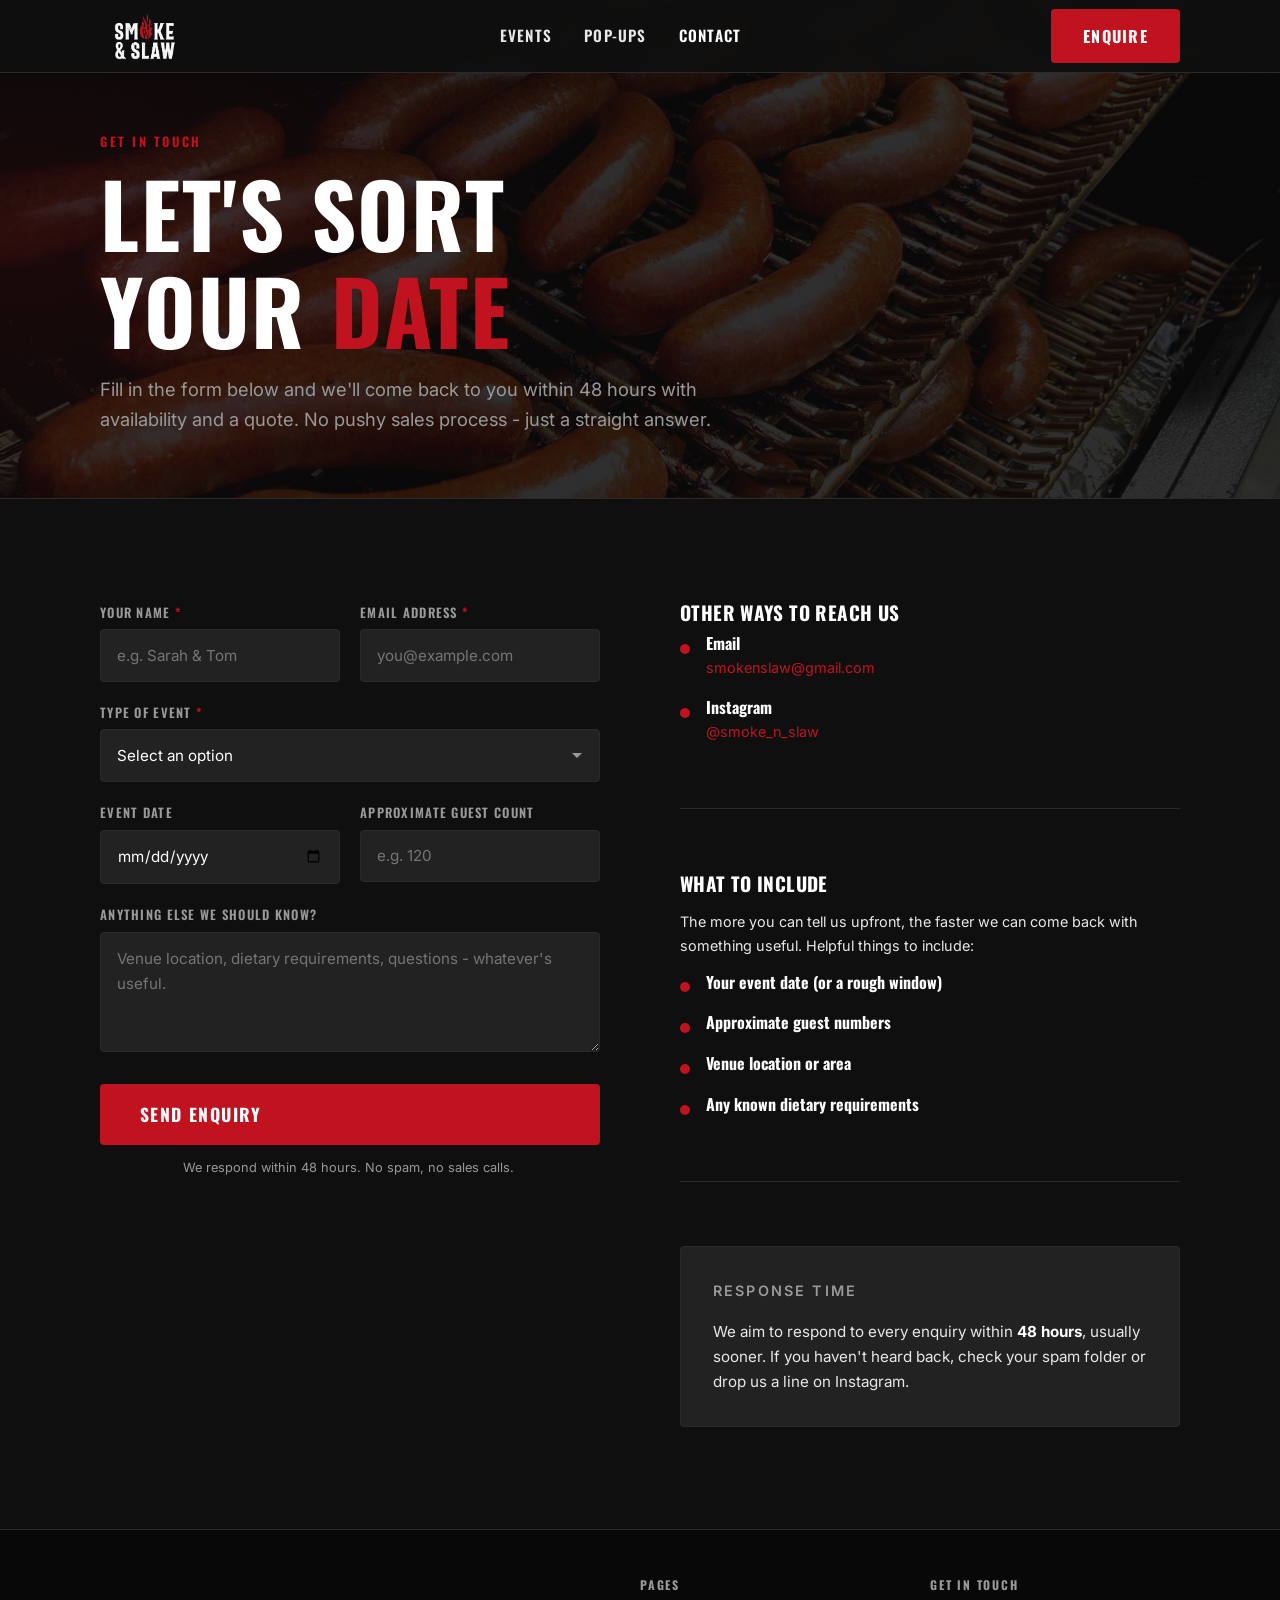
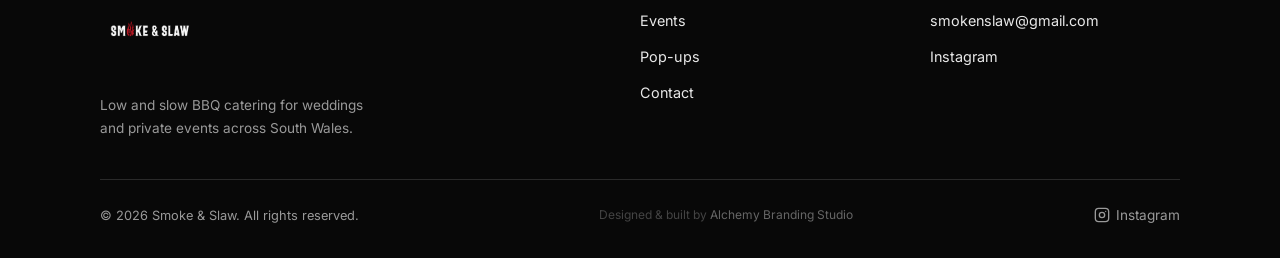
==== contact.html @ 7204e89b "Add inline thank you state after successful form submission Co-Authored-By: Claude Sonnet 4.6 <norep" ====
<!DOCTYPE html>
<html lang="en">
<head>
  <meta charset="UTF-8" />
  <meta name="viewport" content="width=device-width, initial-scale=1.0" />
  <title>Enquire - Smoke &amp; Slaw</title>
  <meta name="description" content="Get in touch for a quote for your wedding or event. We'll come back within 48 hours." />
  <link rel="icon" type="image/png" href="assets/logo-primary.png" />
  <link rel="preconnect" href="https://fonts.googleapis.com" />
  <link rel="preconnect" href="https://fonts.gstatic.com" crossorigin />
  <link href="https://fonts.googleapis.com/css2?family=Oswald:wght@600;700&family=Inter:wght@400;500;600&display=swap" rel="stylesheet" />
  <link rel="stylesheet" href="css/styles.css" />
</head>
<body>

  <!-- HEADER -->
  <header class="site-header">
    <div class="container">
      <div class="header-inner">
        <a href="index.html" class="header-logo" aria-label="Smoke & Slaw home">
          <img src="assets/logo-primary.png" alt="Smoke & Slaw" />
        </a>
        <nav class="nav-links" aria-label="Main navigation">
          <a href="events.html">Events</a>
          <a href="popups.html">Pop-ups</a>
          <a href="contact.html" class="active">Contact</a>
        </nav>
        <a href="contact.html" class="btn btn--primary nav-cta">Enquire</a>
        <button class="nav-toggle" aria-label="Open menu">
          <span></span><span></span><span></span>
        </button>
      </div>
    </div>
  </header>

  <nav class="mobile-menu" aria-label="Mobile navigation">
    <a href="events.html">Events</a>
    <a href="popups.html">Pop-ups</a>
    <a href="contact.html">Contact</a>
    <a href="contact.html" class="btn btn--primary btn--lg">Enquire</a>
  </nav>

  <main>

    <!-- PAGE HERO -->
    <section class="page-hero" style="background-image:linear-gradient(rgba(10,10,10,0.85), rgba(10,10,10,0.85)), url('assets/Sausages.JPG'); background-size:cover; background-position:center; background-repeat:no-repeat;">
      <div class="container">
        <div class="page-hero__inner">
          <span class="section-label">Get in touch</span>
          <h1>Let's sort<br>your <em style="color:var(--red);font-style:normal;">date</em></h1>
          <p>Fill in the form below and we'll come back to you within 48 hours with availability and a quote. No pushy sales process - just a straight answer.</p>
        </div>
      </div>
    </section>

    <!-- FORM + CONTACT INFO -->
    <section class="section">
      <div class="container">
        <div class="grid-2" style="gap:5rem; align-items:flex-start;">

          <!-- ENQUIRY FORM -->
          <div>
            <div class="form-success" hidden>
              <div style="padding:3rem 2rem; border:1px solid rgba(193,18,31,0.3); border-left:4px solid var(--red); border-radius:4px; text-align:left;">
                <p class="section-label" style="margin-bottom:1rem;">Enquiry received</p>
                <h3 style="margin-bottom:1rem;">Thanks — we'll be in touch.</h3>
                <p style="color:var(--muted);">We aim to respond within 48 hours. If you don't hear back, check your spam folder or drop us a line at <a href="mailto:smokenslaw@gmail.com" style="color:var(--red);">smokenslaw@gmail.com</a>.</p>
              </div>
            </div>

            <form class="enquiry-form" action="https://api.web3forms.com/submit" method="POST">
              <input type="hidden" name="access_key" value="5a65838e-dfe3-47b0-8455-4658b001df41" />
              <input type="hidden" name="subject" value="New enquiry — Smoke &amp; Slaw" />
              <div class="form-grid" style="margin-bottom:1.25rem;">
                <div class="form-group">
                  <label class="form-label" for="name">Your name <span style="color:var(--red);">*</span></label>
                  <input class="form-input" type="text" id="name" name="name" placeholder="e.g. Sarah & Tom" required />
                </div>
                <div class="form-group">
                  <label class="form-label" for="email">Email address <span style="color:var(--red);">*</span></label>
                  <input class="form-input" type="email" id="email" name="email" placeholder="you@example.com" required />
                </div>
              </div>

              <div class="form-group" style="margin-bottom:1.25rem;">
                <label class="form-label" for="event-type">Type of event <span style="color:var(--red);">*</span></label>
                <select class="form-select" id="event-type" name="event-type" required>
                  <option value="" disabled selected>Select an option</option>
                  <option value="wedding">Wedding</option>
                  <option value="party">Private party / birthday</option>
                  <option value="corporate">Corporate event</option>
                  <option value="other">Other</option>
                </select>
              </div>

              <div class="form-grid" style="margin-bottom:1.25rem;">
                <div class="form-group">
                  <label class="form-label" for="event-date">Event date</label>
                  <input class="form-input" type="date" id="event-date" name="event-date" />
                </div>
                <div class="form-group">
                  <label class="form-label" for="guests">Approximate guest count</label>
                  <input class="form-input" type="number" id="guests" name="guests" placeholder="e.g. 120" min="1" />
                </div>
              </div>

              <div class="form-group" style="margin-bottom:2rem;">
                <label class="form-label" for="message">Anything else we should know?</label>
                <textarea class="form-textarea" id="message" name="message" placeholder="Venue location, dietary requirements, questions - whatever's useful."></textarea>
              </div>

              <button type="submit" class="btn btn--primary btn--lg" style="width:100%;">Send enquiry</button>
              <p style="margin-top:0.75rem; font-size:0.8rem; color:var(--muted); text-align:center;">We respond within 48 hours. No spam, no sales calls.</p>
            </form>
          </div>

          <!-- CONTACT DETAILS -->
          <div>
            <div class="stack stack--lg">

              <div>
                <h3 style="margin-bottom:0.75rem; font-size:1.2rem;">Other ways to reach us</h3>
                <div class="feature-list">
                  <div class="feature-item">
                    <div class="feature-item__icon"></div>
                    <div class="feature-item__text">
                      <h4>Email</h4>
                      <p><a href="mailto:smokenslaw@gmail.com" style="color:var(--red);">smokenslaw@gmail.com</a></p>
                    </div>
                  </div>
                  <div class="feature-item">
                    <div class="feature-item__icon"></div>
                    <div class="feature-item__text">
                      <h4>Instagram</h4>
                      <p><a href="https://instagram.com/smoke_n_slaw" target="_blank" rel="noopener" style="color:var(--red);">@smoke_n_slaw</a></p>
                    </div>
                  </div>
                </div>
              </div>

              <div class="divider"></div>

              <div>
                <h3 style="margin-bottom:1rem; font-size:1.2rem;">What to include</h3>
                <p style="margin-bottom:1rem; font-size:0.9rem;">The more you can tell us upfront, the faster we can come back with something useful. Helpful things to include:</p>
                <div class="feature-list">
                  <div class="feature-item">
                    <div class="feature-item__icon"></div>
                    <div class="feature-item__text"><h4>Your event date (or a rough window)</h4></div>
                  </div>
                  <div class="feature-item">
                    <div class="feature-item__icon"></div>
                    <div class="feature-item__text"><h4>Approximate guest numbers</h4></div>
                  </div>
                  <div class="feature-item">
                    <div class="feature-item__icon"></div>
                    <div class="feature-item__text"><h4>Venue location or area</h4></div>
                  </div>
                  <div class="feature-item">
                    <div class="feature-item__icon"></div>
                    <div class="feature-item__text"><h4>Any known dietary requirements</h4></div>
                  </div>
                </div>
              </div>

              <div class="divider"></div>

              <div class="menu-section">
                <p class="menu-section__label">Response time</p>
                <p style="font-size:0.95rem; color:var(--off-white);">We aim to respond to every enquiry within <strong style="color:var(--white);">48 hours</strong>, usually sooner. If you haven't heard back, check your spam folder or drop us a line on Instagram.</p>
              </div>

            </div>
          </div>

        </div>
      </div>
    </section>

  </main>

  <!-- FOOTER -->
  <footer class="site-footer">
    <div class="container">
      <div class="footer-inner">
        <div class="footer-brand">
          <img src="assets/logo-secondary.png" alt="Smoke & Slaw" />
          <p>Low and slow BBQ catering for weddings and private events across South Wales.</p>
        </div>
        <nav class="footer-nav" aria-label="Footer navigation">
          <h4>Pages</h4>
          <ul>
            <li><a href="events.html">Events</a></li>
            <li><a href="popups.html">Pop-ups</a></li>
            <li><a href="contact.html">Contact</a></li>
          </ul>
        </nav>
        <div class="footer-nav">
          <h4>Get in touch</h4>
          <ul>
            <li><a href="mailto:smokenslaw@gmail.com">smokenslaw@gmail.com</a></li>
            <li><a href="https://instagram.com/smoke_n_slaw" target="_blank" rel="noopener">Instagram</a></li>
          </ul>
        </div>
      </div>
      <div class="footer-bottom">
        <p>&copy; 2026 Smoke &amp; Slaw. All rights reserved.</p>
        <p style="font-size:0.75rem; color:#444;">Designed &amp; built by <a href="https://alchemybranding.studio" target="_blank" rel="noopener" style="color:#666; text-decoration:none; transition:color 0.2s;" onmouseover="this.style.color='#C1121F'" onmouseout="this.style.color='#666'">Alchemy Branding Studio</a></p>
        <div class="social-links">
          <a href="https://instagram.com/smoke_n_slaw" target="_blank" rel="noopener" class="social-link">
            <svg width="16" height="16" viewBox="0 0 24 24" fill="none" stroke="currentColor" stroke-width="2" stroke-linecap="round" stroke-linejoin="round"><rect x="2" y="2" width="20" height="20" rx="5"/><circle cx="12" cy="12" r="4"/><circle cx="17.5" cy="6.5" r="1" fill="currentColor" stroke="none"/></svg>
            Instagram
          </a>
        </div>
      </div>
    </div>
  </footer>

  <script src="js/main.js"></script>
</body>
</html>
---- css/styles.css ----
/* ============================================================
   SMOKE & SLAW — Main Stylesheet
   Mobile-first, modular, semantic
   ============================================================ */

/* ------------------------------------------------------------
   1. CUSTOM PROPERTIES
   ------------------------------------------------------------ */
:root {
  --bg:         #0F0F0F;
  --bg-alt:     #1A1A1A;
  --bg-card:    #222222;
  --white:      #FFFFFF;
  --off-white:  #E8E8E8;
  --muted:      #999999;
  --red:        #C1121F;
  --red-dark:   #9A0E18;
  --red-light:  #E01428;
  --border:     #2A2A2A;

  --font-head:  'Oswald', 'Arial Narrow', Arial, sans-serif;
  --font-body:  'Inter', system-ui, -apple-system, sans-serif;

  --max-w:      1160px;
  --section-py: clamp(4rem, 8vw, 7rem);
  --radius:     4px;

  --trans: 0.2s ease;
}

/* ------------------------------------------------------------
   2. RESET & BASE
   ------------------------------------------------------------ */
*, *::before, *::after {
  box-sizing: border-box;
  margin: 0;
  padding: 0;
}

html {
  scroll-behavior: smooth;
  font-size: 16px;
}

body {
  background-color: var(--bg);
  color: var(--white);
  font-family: var(--font-body);
  line-height: 1.65;
  -webkit-font-smoothing: antialiased;
}

img {
  display: block;
  max-width: 100%;
  height: auto;
}

a {
  color: inherit;
  text-decoration: none;
}

ul, ol {
  list-style: none;
}

button {
  cursor: pointer;
  border: none;
  background: none;
  font: inherit;
}

input, textarea, select {
  font: inherit;
}

/* ------------------------------------------------------------
   3. TYPOGRAPHY
   ------------------------------------------------------------ */
h1, h2, h3, h4 {
  font-family: var(--font-head);
  font-weight: 700;
  text-transform: uppercase;
  letter-spacing: 0.02em;
  line-height: 1.1;
}

h1 { font-size: clamp(2.8rem, 7vw, 5.5rem); }
h2 { font-size: clamp(2rem, 5vw, 3.5rem); }
h3 { font-size: clamp(1.4rem, 3vw, 2rem); }
h4 { font-size: 1.1rem; letter-spacing: 0.08em; }

p {
  font-size: clamp(0.95rem, 2vw, 1.05rem);
  color: var(--off-white);
  max-width: 62ch;
}

.text-muted {
  color: var(--muted);
  font-size: 0.875rem;
}

.text-red    { color: var(--red); }
.text-center { text-align: center; }
.text-upper  { text-transform: uppercase; letter-spacing: 0.1em; font-size: 0.8rem; font-weight: 600; }

/* ------------------------------------------------------------
   4. LAYOUT UTILITIES
   ------------------------------------------------------------ */
.container {
  width: 100%;
  max-width: var(--max-w);
  margin-inline: auto;
  padding-inline: clamp(1rem, 5vw, 2.5rem);
}

.section {
  padding-block: var(--section-py);
}

.section--alt {
  background-color: var(--bg-alt);
}

.section--dark {
  background-color: #0A0A0A;
}

.grid-2 {
  display: grid;
  grid-template-columns: 1fr;
  gap: 2.5rem;
}

.grid-3 {
  display: grid;
  grid-template-columns: 1fr;
  gap: 2rem;
}

.grid-4 {
  display: grid;
  grid-template-columns: repeat(2, 1fr);
  gap: 1.5rem;
}

.flex-center {
  display: flex;
  align-items: center;
  justify-content: center;
}

.flex-between {
  display: flex;
  align-items: center;
  justify-content: space-between;
}

.stack {
  display: flex;
  flex-direction: column;
  gap: 1rem;
}

.stack--sm { gap: 0.5rem; }
.stack--lg { gap: 2rem; }

/* ------------------------------------------------------------
   5. BUTTONS
   ------------------------------------------------------------ */
.btn {
  display: inline-flex;
  align-items: center;
  gap: 0.5rem;
  padding: 0.85rem 2rem;
  font-family: var(--font-head);
  font-size: 1rem;
  font-weight: 700;
  text-transform: uppercase;
  letter-spacing: 0.08em;
  border-radius: var(--radius);
  transition: background var(--trans), color var(--trans), transform var(--trans);
  white-space: nowrap;
}

.btn:hover {
  transform: translateY(-1px);
}

.btn--primary {
  background: var(--red);
  color: var(--white);
}

.btn--primary:hover {
  background: var(--red-light);
}

.btn--outline {
  background: transparent;
  color: var(--white);
  border: 2px solid var(--white);
}

.btn--outline:hover {
  background: var(--white);
  color: var(--bg);
}

.btn--outline-red {
  background: transparent;
  color: var(--red);
  border: 2px solid var(--red);
}

.btn--outline-red:hover {
  background: var(--red);
  color: var(--white);
}

.btn--lg {
  padding: 1rem 2.5rem;
  font-size: 1.1rem;
}

/* ------------------------------------------------------------
   6. HEADER & NAVIGATION
   ------------------------------------------------------------ */
.site-header {
  position: fixed;
  top: 0;
  left: 0;
  right: 0;
  z-index: 100;
  background: rgba(15, 15, 15, 0.95);
  backdrop-filter: blur(8px);
  border-bottom: 1px solid var(--border);
  transition: background var(--trans);
}

.header-inner {
  display: flex;
  align-items: center;
  justify-content: space-between;
  height: 72px;
}

.header-logo img {
  height: 90px;
  width: auto;
}

.nav-links {
  display: none;
  align-items: center;
  gap: 2rem;
}

.nav-links a {
  font-family: var(--font-head);
  font-size: 0.95rem;
  font-weight: 600;
  text-transform: uppercase;
  letter-spacing: 0.08em;
  color: var(--off-white);
  transition: color var(--trans);
}

.nav-links a:hover,
.nav-links a.active {
  color: var(--white);
}

.nav-cta {
  display: none;
}

.nav-toggle {
  display: flex;
  flex-direction: column;
  gap: 5px;
  padding: 4px;
  z-index: 110;
}

.nav-toggle span {
  display: block;
  width: 24px;
  height: 2px;
  background: var(--white);
  transition: transform var(--trans), opacity var(--trans);
}

.nav-toggle.open span:nth-child(1) { transform: translateY(7px) rotate(45deg); }
.nav-toggle.open span:nth-child(2) { opacity: 0; }
.nav-toggle.open span:nth-child(3) { transform: translateY(-7px) rotate(-45deg); }

/* Mobile menu */
.mobile-menu {
  display: none;
  position: fixed;
  inset: 0;
  background: var(--bg);
  z-index: 99;
  flex-direction: column;
  align-items: center;
  justify-content: center;
  gap: 2.5rem;
}

.mobile-menu.open {
  display: flex;
}

.mobile-menu a {
  font-family: var(--font-head);
  font-size: 2rem;
  font-weight: 700;
  text-transform: uppercase;
  letter-spacing: 0.05em;
  color: var(--off-white);
  transition: color var(--trans);
}

.mobile-menu a:hover {
  color: var(--red);
}

/* ------------------------------------------------------------
   7. HERO
   ------------------------------------------------------------ */
.hero {
  min-height: 100svh;
  display: grid;
  place-items: start center;
  padding-block: 12rem 5rem;
  position: relative;
  overflow: hidden;
  background-color: var(--bg);
  background-image: url('../assets/Beef_Brisket.png');
  background-size: cover;
  background-position: center;
  background-repeat: no-repeat;
}

.hero::before {
  content: '';
  position: absolute;
  inset: 0;
  background: linear-gradient(to bottom,
    rgba(10, 10, 10, 0.80) 0%,
    rgba(10, 10, 10, 0.65) 50%,
    rgba(10, 10, 10, 0.85) 100%
  );
  pointer-events: none;
}

.hero-content {
  text-align: center;
  position: relative;
  z-index: 1;
}

.hero-eyebrow {
  display: inline-block;
  color: var(--red);
  font-family: var(--font-head);
  font-size: 0.85rem;
  font-weight: 600;
  text-transform: uppercase;
  letter-spacing: 0.2em;
  margin-bottom: 1.25rem;
}

.hero h1 {
  margin-bottom: 1.25rem;
}

.hero h1 em {
  font-style: normal;
  color: var(--red);
}

.hero-sub {
  font-size: clamp(1rem, 2.5vw, 1.2rem);
  color: var(--muted);
  max-width: 46ch;
  margin-inline: auto;
  margin-bottom: 2.5rem;
}

.hero-actions {
  display: flex;
  flex-wrap: wrap;
  gap: 1rem;
  justify-content: center;
}

.hero-icon-overlay {
  position: absolute;
  inset: 0;
  width: 100%;
  height: 100%;
  object-fit: contain;
  object-position: center;
  opacity: 0.3;
  pointer-events: none;
  z-index: 0;
}

.hero-logo {
  margin-bottom: 2.5rem;
}

.hero-logo img {
  height: clamp(160px, 30vw, 280px);
  margin-inline: auto;
}

/* ------------------------------------------------------------
   8. SECTION HEADERS
   ------------------------------------------------------------ */
.section-header {
  margin-bottom: clamp(2rem, 5vw, 3.5rem);
}

.section-header--center {
  text-align: center;
}

.section-header--center p {
  margin-inline: auto;
}

.section-label {
  display: inline-block;
  color: var(--red);
  font-family: var(--font-head);
  font-size: 0.8rem;
  font-weight: 600;
  text-transform: uppercase;
  letter-spacing: 0.2em;
  margin-bottom: 0.75rem;
}

.section-header h2 {
  margin-bottom: 1rem;
}

.section-header p {
  color: var(--muted);
  font-size: 1.05rem;
}

/* ------------------------------------------------------------
   9. INTRO / ABOUT STRIP
   ------------------------------------------------------------ */
.intro-strip {
  border-top: 1px solid var(--border);
  border-bottom: 1px solid var(--border);
  padding-block: 3rem;
}

.intro-strip p {
  font-size: clamp(1.1rem, 2.5vw, 1.35rem);
  color: var(--off-white);
  max-width: 72ch;
  margin-inline: auto;
  text-align: center;
}

/* ------------------------------------------------------------
   10. FOOD CARDS
   ------------------------------------------------------------ */
.food-grid {
  display: grid;
  grid-template-columns: 1fr;
  gap: 1.5rem;
}

.food-card {
  background: var(--bg-card);
  border: 1px solid var(--border);
  border-radius: var(--radius);
  overflow: hidden;
  transition: border-color var(--trans);
}

.food-card:hover {
  border-color: rgba(193, 18, 31, 0.4);
}

.food-card__img {
  width: 100%;
  aspect-ratio: 4/3;
  object-fit: cover;
  background: var(--bg-alt);
}

.food-card__img--placeholder {
  width: 100%;
  aspect-ratio: 4/3;
  background: var(--bg-alt);
  display: flex;
  align-items: center;
  justify-content: center;
}

.food-card__img--placeholder img {
  width: 60px;
  opacity: 0.3;
}

.food-card__body {
  padding: 1.5rem;
}

.food-card__tag {
  font-size: 0.75rem;
  font-weight: 600;
  text-transform: uppercase;
  letter-spacing: 0.12em;
  color: var(--red);
  margin-bottom: 0.4rem;
}

.food-card__title {
  font-family: var(--font-head);
  font-size: 1.3rem;
  font-weight: 700;
  text-transform: uppercase;
  margin-bottom: 0.5rem;
}

.food-card__desc {
  font-size: 0.9rem;
  color: var(--muted);
  max-width: 100%;
  line-height: 1.55;
}

.house-special {
  display: grid;
  grid-template-columns: 1fr;
  border: 1px solid rgba(193,18,31,0.4);
  border-radius: 4px;
  overflow: hidden;
  margin-top: 2.5rem;
}

.house-special img {
  width: 100%;
  aspect-ratio: 4/3;
  object-fit: cover;
  display: block;
}

@media (min-width: 640px) {
  .house-special {
    grid-template-columns: 1fr 3fr;
    align-items: stretch;
  }

  .house-special img {
    aspect-ratio: 1;
  }
}

/* ------------------------------------------------------------
   11. HOW IT WORKS
   ------------------------------------------------------------ */
.steps {
  display: grid;
  grid-template-columns: 1fr;
  gap: 2rem;
  counter-reset: steps;
}

.step {
  display: flex;
  gap: 1.5rem;
  align-items: flex-start;
}

.step__number {
  flex-shrink: 0;
  width: 48px;
  height: 48px;
  background: var(--red);
  border-radius: 50%;
  display: flex;
  align-items: center;
  justify-content: center;
  font-family: var(--font-head);
  font-size: 1.2rem;
  font-weight: 700;
  color: var(--white);
}

.step__body h3 {
  font-size: 1.2rem;
  margin-bottom: 0.4rem;
}

.step__body p {
  font-size: 0.95rem;
  color: var(--muted);
}

/* ------------------------------------------------------------
   12. SOCIAL GRID (Instagram-style)
   ------------------------------------------------------------ */
.social-grid {
  display: grid;
  grid-template-columns: repeat(2, 1fr);
  gap: 0.5rem;
}

.social-grid__item {
  aspect-ratio: 1;
  background: var(--bg-card);
  overflow: hidden;
  position: relative;
}

.social-grid__item img {
  width: 100%;
  height: 100%;
  object-fit: cover;
  transition: transform 0.4s ease;
}

.social-grid__item:hover img {
  transform: scale(1.04);
}

.social-grid__placeholder {
  width: 100%;
  height: 100%;
  background: var(--bg-alt);
  display: flex;
  align-items: center;
  justify-content: center;
}

.social-grid__placeholder img {
  width: 40px;
  opacity: 0.2;
}

/* ------------------------------------------------------------
   13. CTA BAND
   ------------------------------------------------------------ */
.cta-band {
  background: var(--red);
  padding-block: clamp(3rem, 6vw, 5rem);
  text-align: center;
}

.cta-band h2 {
  color: var(--white);
  margin-bottom: 1rem;
}

.cta-band p {
  color: rgba(255,255,255,0.8);
  margin-inline: auto;
  margin-bottom: 2rem;
  max-width: 48ch;
}

.cta-band .btn--outline {
  border-color: var(--white);
  color: var(--white);
}

.cta-band .btn--outline:hover {
  background: var(--white);
  color: var(--red);
}

/* ------------------------------------------------------------
   14. PAGE HERO (inner pages)
   ------------------------------------------------------------ */
.page-hero {
  padding-block: 8rem 4rem;
  background: var(--bg-alt);
  border-bottom: 1px solid var(--border);
  position: relative;
  overflow: hidden;
}

.page-hero::before {
  content: '';
  position: absolute;
  inset: 0;
  background: radial-gradient(ellipse 80% 100% at 0% 50%, rgba(193, 18, 31, 0.1) 0%, transparent 60%);
  pointer-events: none;
}

.page-hero__inner {
  position: relative;
  z-index: 1;
}

.page-hero h1 {
  margin-bottom: 1rem;
}

.page-hero p {
  font-size: clamp(1rem, 2.5vw, 1.15rem);
  color: var(--muted);
  max-width: 52ch;
}

/* ------------------------------------------------------------
   15. ACCORDION / FAQ
   ------------------------------------------------------------ */
.faq-list {
  display: flex;
  flex-direction: column;
  gap: 0;
  border-top: 1px solid var(--border);
}

.faq-item {
  border-bottom: 1px solid var(--border);
}

.faq-question {
  width: 100%;
  display: flex;
  align-items: center;
  justify-content: space-between;
  padding: 1.25rem 0;
  font-family: var(--font-head);
  font-size: 1.05rem;
  font-weight: 600;
  text-transform: uppercase;
  letter-spacing: 0.05em;
  color: var(--white);
  text-align: left;
  transition: color var(--trans);
}

.faq-question:hover {
  color: var(--red);
}

.faq-question svg {
  flex-shrink: 0;
  width: 20px;
  height: 20px;
  stroke: var(--muted);
  transition: transform var(--trans);
}

.faq-item.open .faq-question svg {
  transform: rotate(45deg);
}

.faq-answer {
  display: none;
  padding-bottom: 1.25rem;
  padding-right: 2rem;
}

.faq-item.open .faq-answer {
  display: block;
}

.faq-answer p {
  font-size: 0.95rem;
  color: var(--muted);
}

/* ------------------------------------------------------------
   16. MENU LIST (weddings/parties)
   ------------------------------------------------------------ */
.menu-section {
  background: var(--bg-card);
  border: 1px solid var(--border);
  border-radius: var(--radius);
  padding: 2rem;
}

.menu-section__label {
  font-size: 0.75rem;
  font-weight: 600;
  text-transform: uppercase;
  letter-spacing: 0.15em;
  color: var(--red);
  margin-bottom: 1rem;
}

.menu-section__title {
  font-family: var(--font-head);
  font-size: 1.4rem;
  font-weight: 700;
  text-transform: uppercase;
  margin-bottom: 0.6rem;
}

.menu-section p {
  font-size: 0.9rem;
  color: var(--muted);
}

.menu-divider {
  height: 1px;
  background: var(--border);
  margin-block: 1.5rem;
}

.menu-item {
  display: flex;
  justify-content: space-between;
  align-items: baseline;
  gap: 1rem;
  padding-block: 0.6rem;
  border-bottom: 1px solid var(--border);
}

.menu-item:last-child {
  border-bottom: none;
}

.menu-item__name {
  font-size: 0.95rem;
  color: var(--off-white);
}

.menu-item__detail {
  font-size: 0.8rem;
  color: var(--muted);
  white-space: nowrap;
}

/* ------------------------------------------------------------
   17. SERVICE STYLE / FEATURE LIST
   ------------------------------------------------------------ */
.feature-list {
  display: flex;
  flex-direction: column;
  gap: 1.25rem;
}

.feature-item {
  display: flex;
  gap: 1rem;
  align-items: flex-start;
}

.feature-item__icon {
  flex-shrink: 0;
  width: 10px;
  height: 10px;
  margin-top: 0.55rem;
  background: var(--red);
  border-radius: 50%;
}

.feature-item__text h4 {
  font-size: 1rem;
  margin-bottom: 0.2rem;
  text-transform: none;
  letter-spacing: 0;
}

.feature-item__text p {
  font-size: 0.9rem;
  color: var(--muted);
}

/* ------------------------------------------------------------
   18. STAT / HIGHLIGHT BAND
   ------------------------------------------------------------ */
.stat-band {
  background: var(--bg-alt);
  border-top: 1px solid var(--border);
  border-bottom: 1px solid var(--border);
  padding-block: 2.5rem;
}

.stat-band__grid {
  display: grid;
  grid-template-columns: repeat(2, 1fr);
  gap: 2rem;
  text-align: center;
}

.stat__value {
  font-family: var(--font-head);
  font-size: clamp(2rem, 5vw, 3rem);
  font-weight: 700;
  color: var(--red);
  line-height: 1;
  margin-bottom: 0.3rem;
}

.stat__label {
  font-size: 0.85rem;
  color: var(--muted);
  text-transform: uppercase;
  letter-spacing: 0.1em;
}

/* ------------------------------------------------------------
   19. POP-UPS / EVENTS
   ------------------------------------------------------------ */
.event-card {
  background: var(--bg-card);
  border: 1px solid var(--border);
  border-radius: var(--radius);
  padding: 1.75rem;
  display: flex;
  gap: 1.5rem;
  align-items: flex-start;
  transition: border-color var(--trans);
}

.event-card:hover {
  border-color: rgba(193, 18, 31, 0.4);
}

.event-card__date {
  flex-shrink: 0;
  text-align: center;
  background: var(--red);
  border-radius: var(--radius);
  padding: 0.75rem 1rem;
  min-width: 64px;
}

.event-card__date-day {
  font-family: var(--font-head);
  font-size: 1.8rem;
  font-weight: 700;
  line-height: 1;
  color: var(--white);
}

.event-card__date-month {
  font-size: 0.7rem;
  font-weight: 600;
  text-transform: uppercase;
  letter-spacing: 0.1em;
  color: rgba(255,255,255,0.75);
}

.event-card__body h3 {
  font-size: 1.2rem;
  margin-bottom: 0.3rem;
}

.event-card__meta {
  font-size: 0.85rem;
  color: var(--muted);
  margin-bottom: 0.5rem;
}

/* ------------------------------------------------------------
   20. CONTACT FORM
   ------------------------------------------------------------ */
.form-group {
  display: flex;
  flex-direction: column;
  gap: 0.4rem;
}

.form-label {
  font-family: var(--font-head);
  font-size: 0.8rem;
  font-weight: 600;
  text-transform: uppercase;
  letter-spacing: 0.1em;
  color: var(--muted);
}

.form-input,
.form-select,
.form-textarea {
  background: var(--bg-card);
  border: 1px solid var(--border);
  border-radius: var(--radius);
  padding: 0.8rem 1rem;
  color: var(--white);
  font-size: 0.95rem;
  transition: border-color var(--trans);
  width: 100%;
  appearance: none;
}

.form-input:focus,
.form-select:focus,
.form-textarea:focus {
  outline: none;
  border-color: var(--red);
}

.form-select {
  background-image: url("data:image/svg+xml,%3Csvg xmlns='http://www.w3.org/2000/svg' width='12' height='12' viewBox='0 0 12 12'%3E%3Cpath fill='%23999' d='M6 8L1 3h10z'/%3E%3C/svg%3E");
  background-repeat: no-repeat;
  background-position: right 1rem center;
  padding-right: 2.5rem;
  cursor: pointer;
}

.form-select option {
  background: var(--bg-card);
  color: var(--white);
}

.form-textarea {
  resize: vertical;
  min-height: 120px;
}

.form-grid {
  display: grid;
  grid-template-columns: 1fr;
  gap: 1.25rem;
}

/* ------------------------------------------------------------
   21. FOOTER
   ------------------------------------------------------------ */
.site-footer {
  background: #080808;
  border-top: 1px solid var(--border);
  padding-block: 3rem 2rem;
}

.footer-inner {
  display: grid;
  grid-template-columns: 1fr;
  gap: 2.5rem;
  margin-bottom: 2.5rem;
}

.footer-brand img {
  height: 100px;
  margin-bottom: 1rem;
}

.footer-brand p {
  font-size: 0.85rem;
  color: var(--muted);
  max-width: 30ch;
}

.footer-nav h4 {
  font-size: 0.75rem;
  font-weight: 700;
  text-transform: uppercase;
  letter-spacing: 0.15em;
  color: var(--muted);
  margin-bottom: 1rem;
}

.footer-nav ul {
  display: flex;
  flex-direction: column;
  gap: 0.6rem;
}

.footer-nav a {
  font-size: 0.9rem;
  color: var(--off-white);
  transition: color var(--trans);
}

.footer-nav a:hover {
  color: var(--red);
}

.footer-bottom {
  border-top: 1px solid var(--border);
  padding-top: 1.5rem;
  display: flex;
  flex-direction: column;
  gap: 0.75rem;
  align-items: flex-start;
}

.footer-bottom p {
  font-size: 0.8rem;
  color: var(--muted);
}

.social-links {
  display: flex;
  gap: 1rem;
}

.social-link {
  display: flex;
  align-items: center;
  gap: 0.4rem;
  font-size: 0.85rem;
  color: var(--muted);
  transition: color var(--trans);
}

.social-link:hover {
  color: var(--white);
}

/* ------------------------------------------------------------
   22. INLINE ICON
   ------------------------------------------------------------ */
.icon-sm {
  width: 16px;
  height: 16px;
  display: inline-block;
  vertical-align: middle;
}

/* ------------------------------------------------------------
   23. DIVIDER
   ------------------------------------------------------------ */
.divider {
  height: 1px;
  background: var(--border);
  margin-block: 2rem;
}

/* ------------------------------------------------------------
   24. PILL / TAG
   ------------------------------------------------------------ */
.pill {
  display: inline-block;
  background: rgba(193, 18, 31, 0.15);
  color: var(--red);
  border: 1px solid rgba(193, 18, 31, 0.3);
  border-radius: 100px;
  padding: 0.25rem 0.75rem;
  font-size: 0.75rem;
  font-weight: 600;
  text-transform: uppercase;
  letter-spacing: 0.1em;
}

/* ------------------------------------------------------------
   25. RESPONSIVE — TABLET (640px+)
   ------------------------------------------------------------ */
@media (min-width: 640px) {
  .grid-3 {
    grid-template-columns: repeat(2, 1fr);
  }

  .food-grid {
    grid-template-columns: repeat(2, 1fr);
  }

  .social-grid {
    grid-template-columns: repeat(3, 1fr);
  }

  .stat-band__grid {
    grid-template-columns: repeat(4, 1fr);
  }

  .form-grid {
    grid-template-columns: 1fr 1fr;
  }

  .footer-inner {
    grid-template-columns: repeat(2, 1fr);
  }

  .footer-bottom {
    flex-direction: row;
    justify-content: space-between;
    align-items: center;
  }
}

/* ------------------------------------------------------------
   26. RESPONSIVE — DESKTOP (900px+)
   ------------------------------------------------------------ */
@media (min-width: 900px) {
  .nav-links {
    display: flex;
  }

  .nav-cta {
    display: inline-flex;
  }

  .nav-toggle {
    display: none;
  }

  .grid-2 {
    grid-template-columns: 1fr 1fr;
  }

  .grid-3 {
    grid-template-columns: repeat(3, 1fr);
  }

  .grid-4 {
    grid-template-columns: repeat(4, 1fr);
  }

  .food-grid {
    grid-template-columns: repeat(3, 1fr);
  }

  .steps {
    grid-template-columns: repeat(3, 1fr);
  }

  .step {
    flex-direction: column;
    align-items: flex-start;
  }

  .social-grid {
    grid-template-columns: repeat(6, 1fr);
  }

  .footer-inner {
    grid-template-columns: 2fr 1fr 1fr;
  }
}
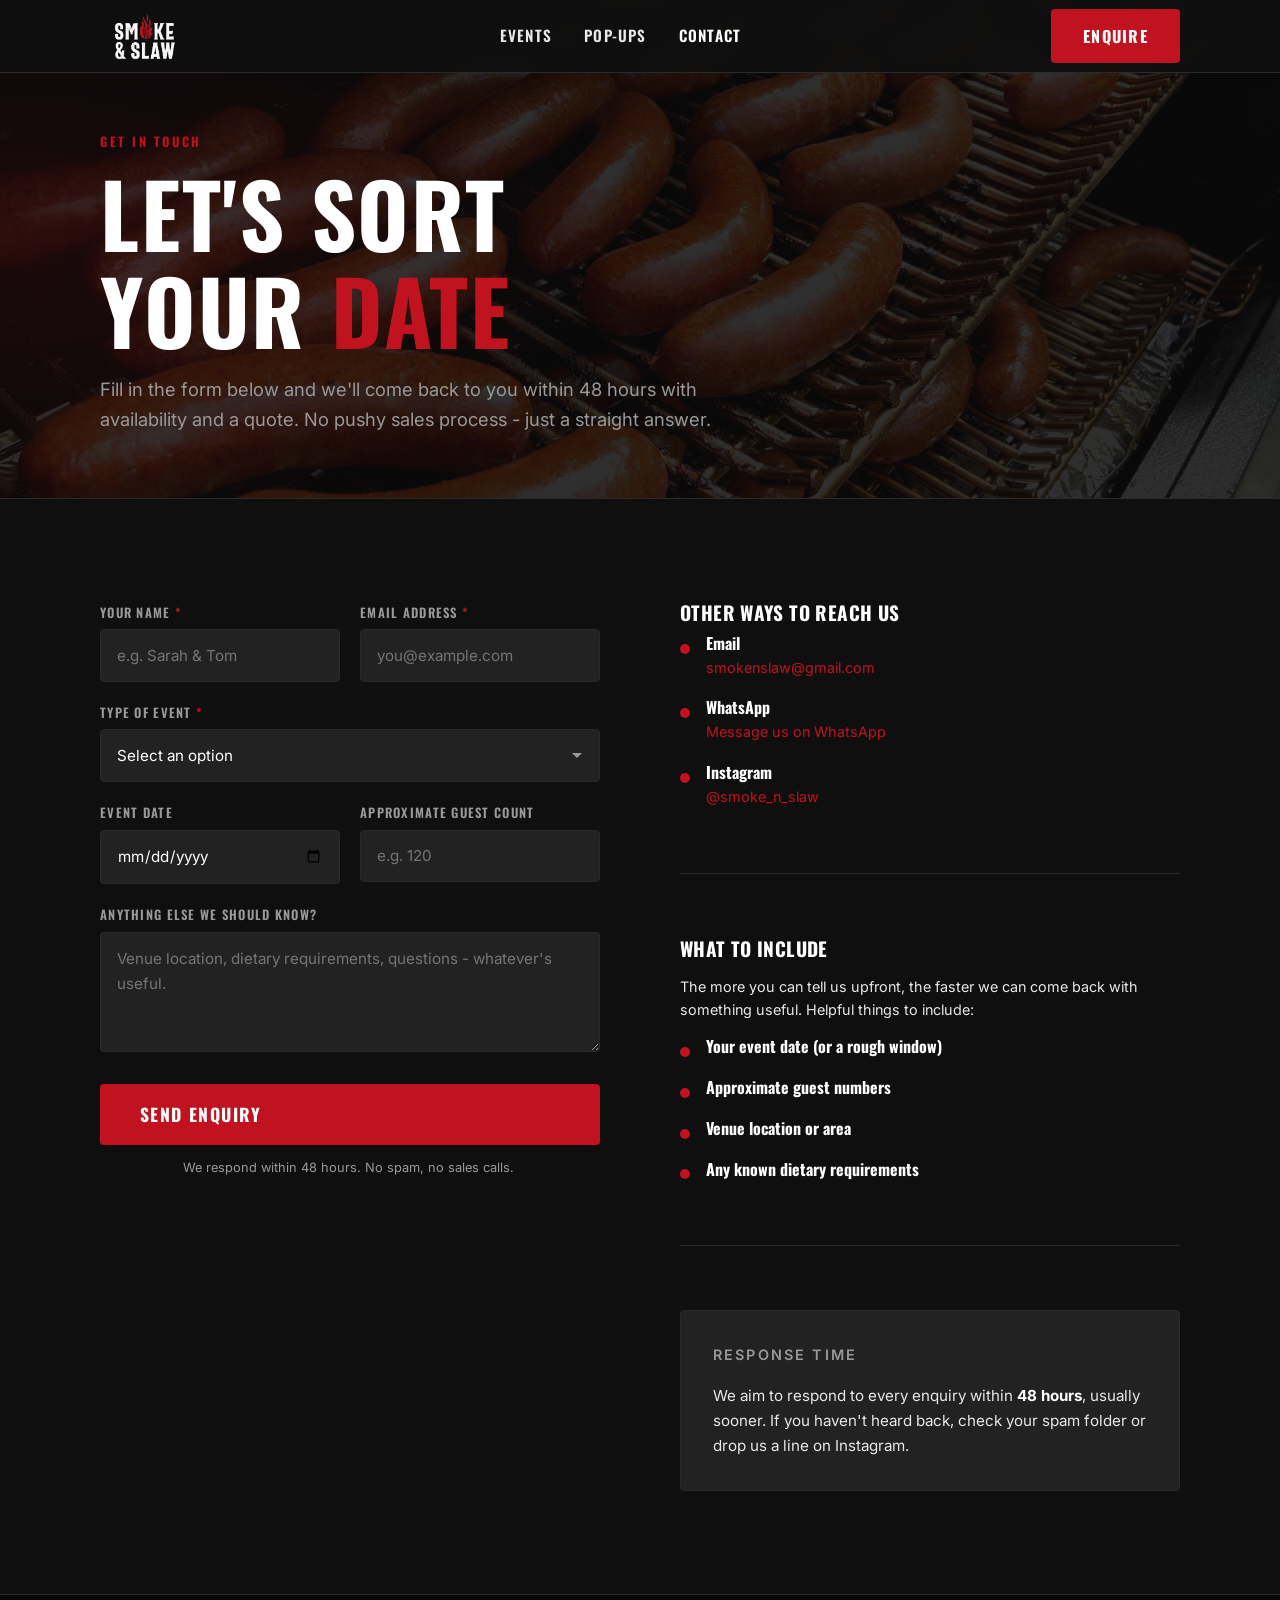
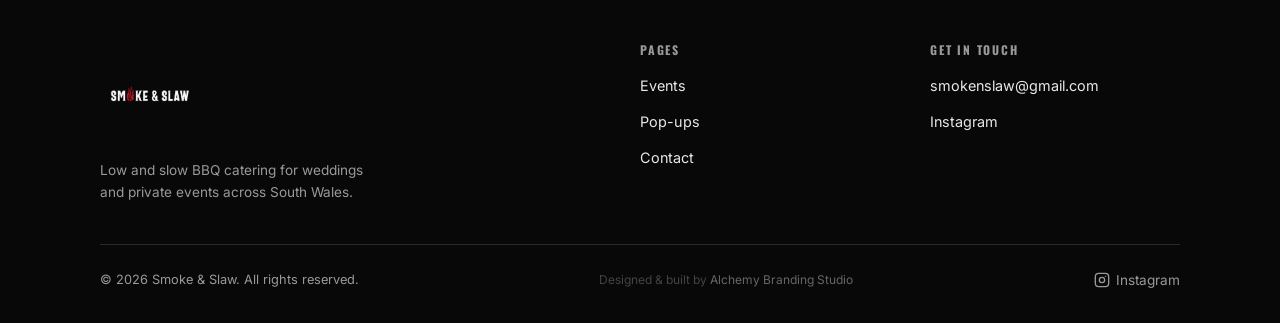
==== commit 635dbb22: "Add WhatsApp contact option Co-Authored-By: Claude Sonnet 4.6 <noreply@anthropic.com>" ====
--- a/contact.html
+++ b/contact.html
@@ -131,6 +131,13 @@
                   <div class="feature-item">
                     <div class="feature-item__icon"></div>
                     <div class="feature-item__text">
+                      <h4>WhatsApp</h4>
+                      <p><a href="https://wa.me/447825082994" target="_blank" rel="noopener" style="color:var(--red);">Message us on WhatsApp</a></p>
+                    </div>
+                  </div>
+                  <div class="feature-item">
+                    <div class="feature-item__icon"></div>
+                    <div class="feature-item__text">
                       <h4>Instagram</h4>
                       <p><a href="https://instagram.com/smoke_n_slaw" target="_blank" rel="noopener" style="color:var(--red);">@smoke_n_slaw</a></p>
                     </div>
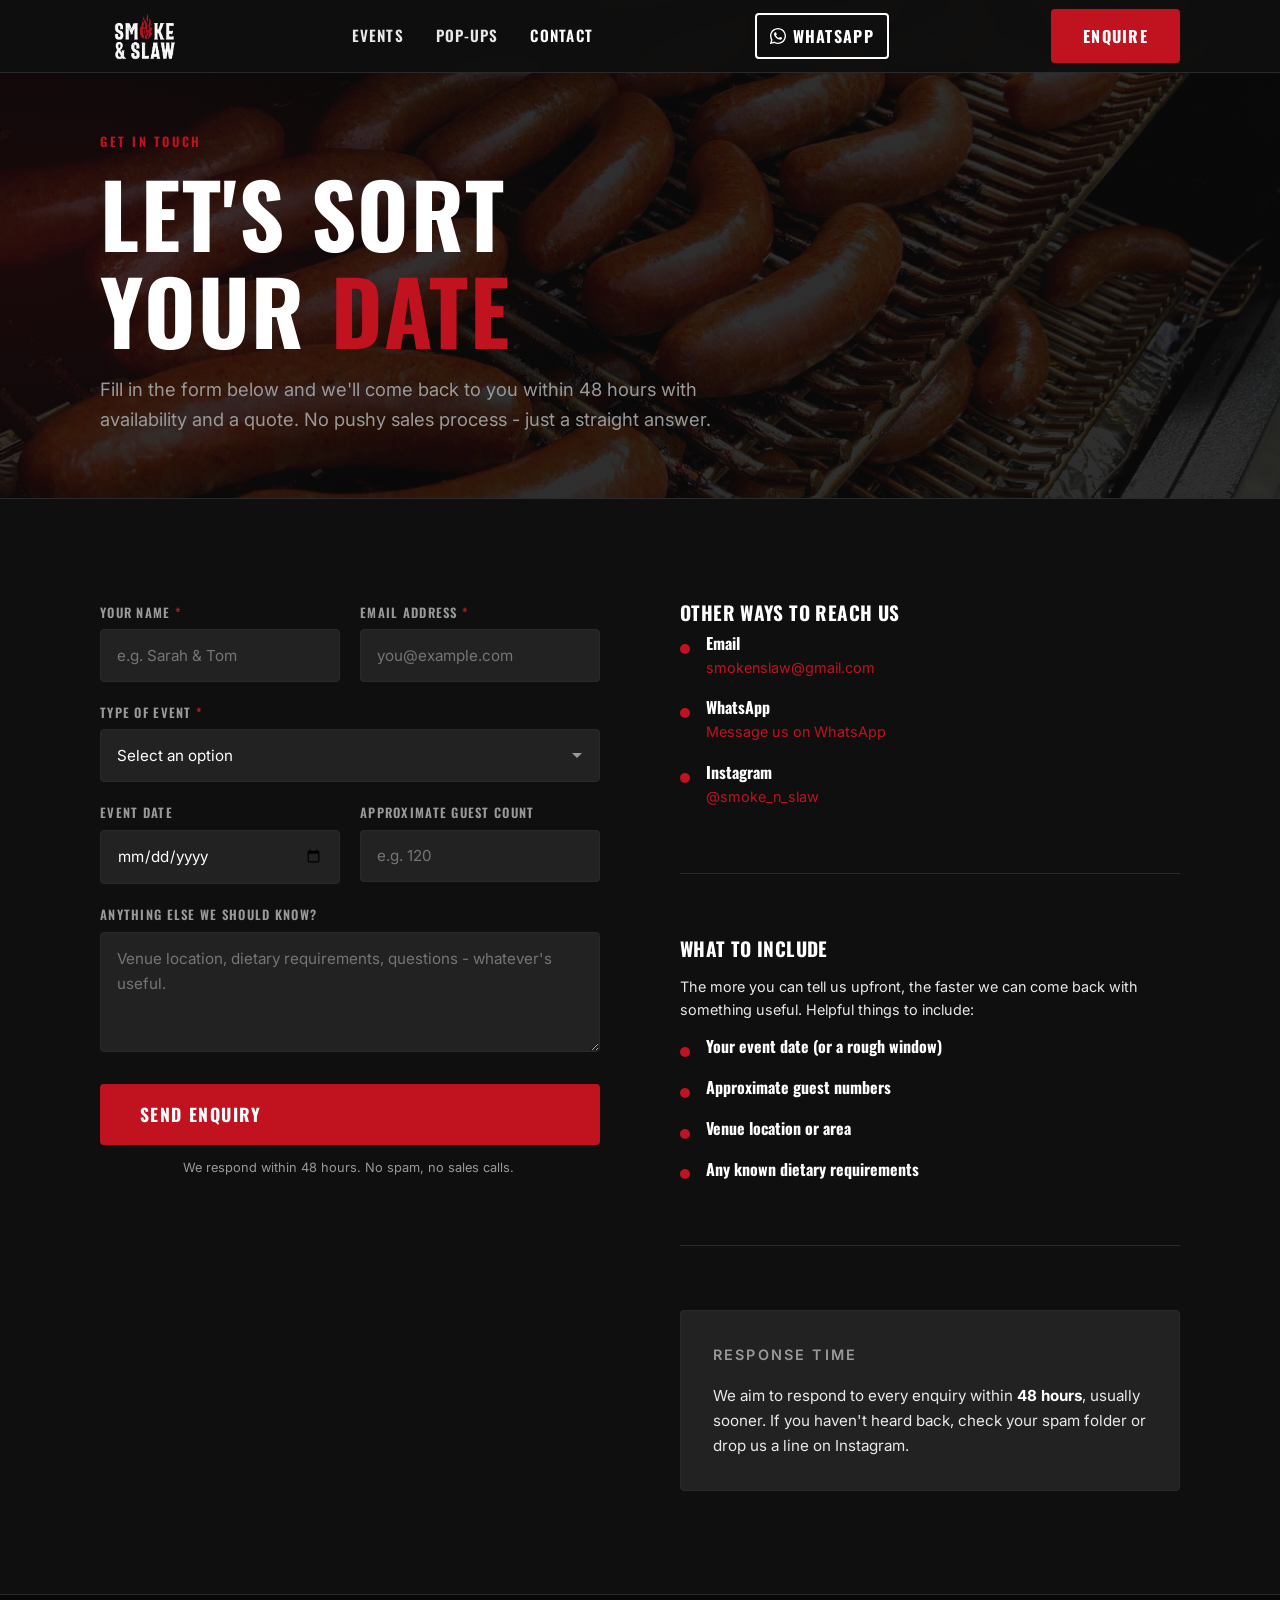
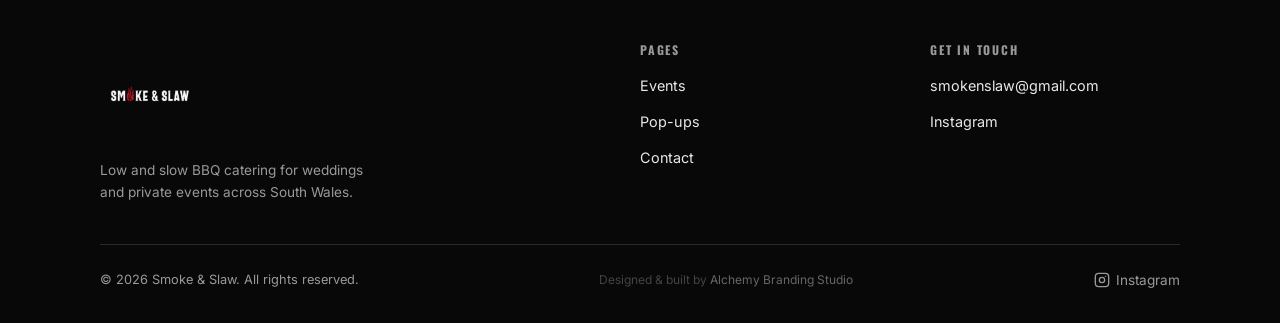
==== commit 49ee9904: "Add WhatsApp to header; fix past event auto-hide - WhatsApp icon button added to header on all pages" ====
--- a/contact.html
+++ b/contact.html
@@ -1,4 +1,4 @@
-<!DOCTYPE html>
+﻿<!DOCTYPE html>
 <html lang="en">
 <head>
   <meta charset="UTF-8" />
@@ -25,6 +25,7 @@
           <a href="popups.html">Pop-ups</a>
           <a href="contact.html" class="active">Contact</a>
         </nav>
+        <a href="https://wa.me/447825082994" target="_blank" rel="noopener" class="btn btn--outline nav-whatsapp" aria-label="WhatsApp us" style="display:flex;align-items:center;gap:0.4rem;padding:0.5rem 0.85rem;"><svg width="16" height="16" viewBox="0 0 24 24" fill="currentColor" xmlns="http://www.w3.org/2000/svg"><path d="M17.472 14.382c-.297-.149-1.758-.867-2.03-.967-.273-.099-.471-.148-.67.15-.197.297-.767.966-.94 1.164-.173.199-.347.223-.644.075-.297-.15-1.255-.463-2.39-1.475-.883-.788-1.48-1.761-1.653-2.059-.173-.297-.018-.458.13-.606.134-.133.298-.347.446-.52.149-.174.198-.298.298-.497.099-.198.05-.371-.025-.52-.075-.149-.669-1.612-.916-2.207-.242-.579-.487-.5-.669-.51-.173-.008-.371-.01-.57-.01-.198 0-.52.074-.792.372-.272.297-1.04 1.016-1.04 2.479 0 1.462 1.065 2.875 1.213 3.074.149.198 2.096 3.2 5.077 4.487.709.306 1.262.489 1.694.625.712.227 1.36.195 1.871.118.571-.085 1.758-.719 2.006-1.413.248-.694.248-1.289.173-1.413-.074-.124-.272-.198-.57-.347z"/><path d="M12 0C5.373 0 0 5.373 0 12c0 2.127.558 4.126 1.532 5.862L.057 23.428a.5.5 0 00.609.61l5.703-1.49A11.943 11.943 0 0012 24c6.627 0 12-5.373 12-12S18.627 0 12 0zm0 21.938a9.928 9.928 0 01-5.036-1.368l-.361-.214-3.737.977.999-3.645-.235-.374A9.938 9.938 0 012.062 12C2.062 6.509 6.509 2.062 12 2.062S21.938 6.509 21.938 12 17.491 21.938 12 21.938z"/></svg>WhatsApp</a>
         <a href="contact.html" class="btn btn--primary nav-cta">Enquire</a>
         <button class="nav-toggle" aria-label="Open menu">
           <span></span><span></span><span></span>
@@ -63,14 +64,14 @@
             <div class="form-success" hidden>
               <div style="padding:3rem 2rem; border:1px solid rgba(193,18,31,0.3); border-left:4px solid var(--red); border-radius:4px; text-align:left;">
                 <p class="section-label" style="margin-bottom:1rem;">Enquiry received</p>
-                <h3 style="margin-bottom:1rem;">Thanks — we'll be in touch.</h3>
+                <h3 style="margin-bottom:1rem;">Thanks â€” we'll be in touch.</h3>
                 <p style="color:var(--muted);">We aim to respond within 48 hours. If you don't hear back, check your spam folder or drop us a line at <a href="mailto:smokenslaw@gmail.com" style="color:var(--red);">smokenslaw@gmail.com</a>.</p>
               </div>
             </div>
 
             <form class="enquiry-form" action="https://api.web3forms.com/submit" method="POST">
               <input type="hidden" name="access_key" value="5a65838e-dfe3-47b0-8455-4658b001df41" />
-              <input type="hidden" name="subject" value="New enquiry — Smoke &amp; Slaw" />
+              <input type="hidden" name="subject" value="New enquiry â€” Smoke &amp; Slaw" />
               <div class="form-grid" style="margin-bottom:1.25rem;">
                 <div class="form-group">
                   <label class="form-label" for="name">Your name <span style="color:var(--red);">*</span></label>
--- a/css/styles.css
+++ b/css/styles.css
@@ -36,6 +36,8 @@
   margin: 0;
   padding: 0;
 }
+
+[hidden] { display: none !important; }
 
 html {
   scroll-behavior: smooth;
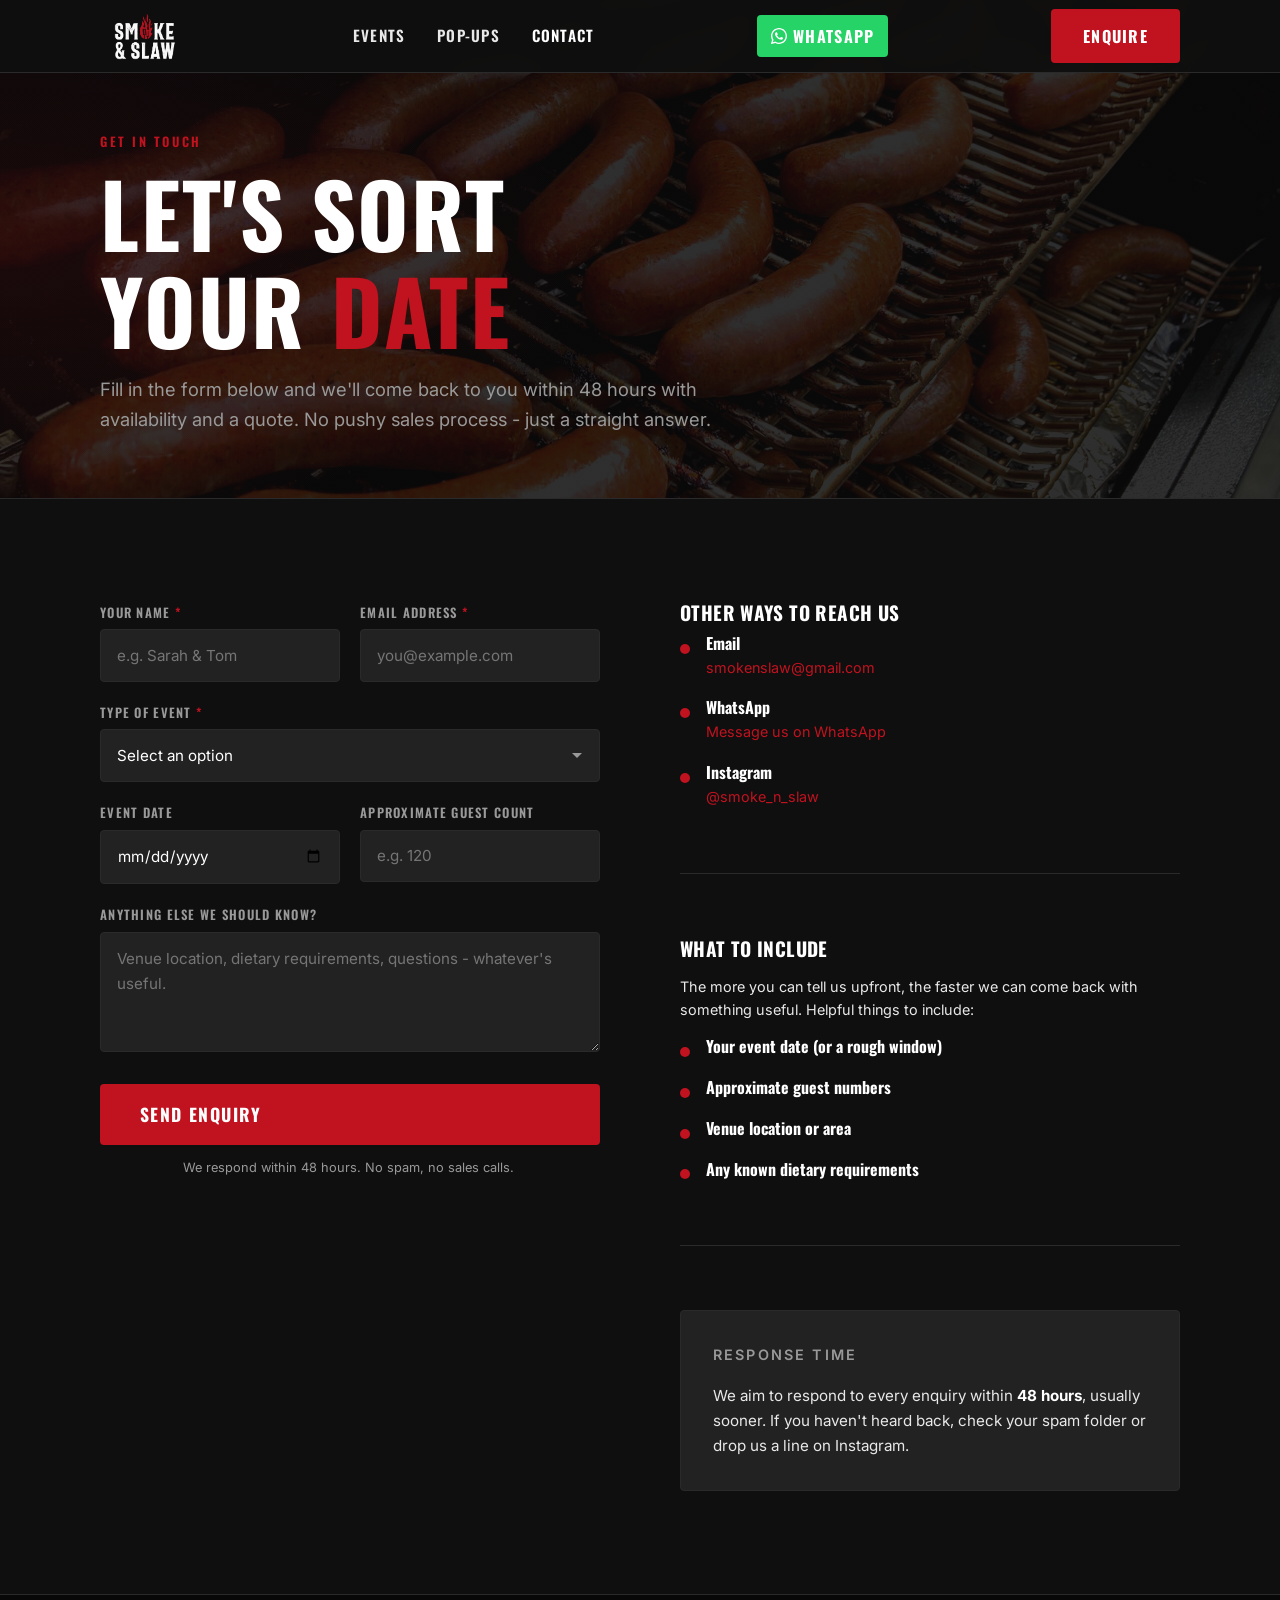
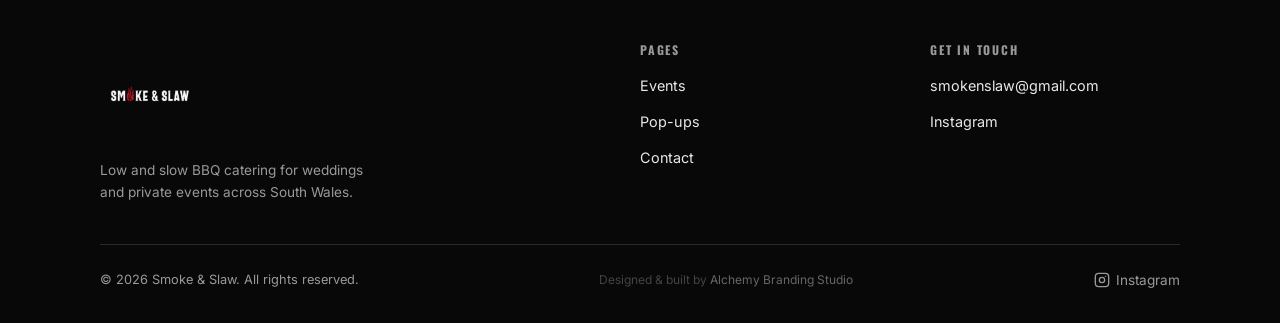
==== commit 00987fc1: "Use WhatsApp green on header button Co-Authored-By: Claude Sonnet 4.6 <noreply@anthropic.com>" ====
--- a/contact.html
+++ b/contact.html
@@ -25,7 +25,7 @@
           <a href="popups.html">Pop-ups</a>
           <a href="contact.html" class="active">Contact</a>
         </nav>
-        <a href="https://wa.me/447825082994" target="_blank" rel="noopener" class="btn btn--outline nav-whatsapp" aria-label="WhatsApp us" style="display:flex;align-items:center;gap:0.4rem;padding:0.5rem 0.85rem;"><svg width="16" height="16" viewBox="0 0 24 24" fill="currentColor" xmlns="http://www.w3.org/2000/svg"><path d="M17.472 14.382c-.297-.149-1.758-.867-2.03-.967-.273-.099-.471-.148-.67.15-.197.297-.767.966-.94 1.164-.173.199-.347.223-.644.075-.297-.15-1.255-.463-2.39-1.475-.883-.788-1.48-1.761-1.653-2.059-.173-.297-.018-.458.13-.606.134-.133.298-.347.446-.52.149-.174.198-.298.298-.497.099-.198.05-.371-.025-.52-.075-.149-.669-1.612-.916-2.207-.242-.579-.487-.5-.669-.51-.173-.008-.371-.01-.57-.01-.198 0-.52.074-.792.372-.272.297-1.04 1.016-1.04 2.479 0 1.462 1.065 2.875 1.213 3.074.149.198 2.096 3.2 5.077 4.487.709.306 1.262.489 1.694.625.712.227 1.36.195 1.871.118.571-.085 1.758-.719 2.006-1.413.248-.694.248-1.289.173-1.413-.074-.124-.272-.198-.57-.347z"/><path d="M12 0C5.373 0 0 5.373 0 12c0 2.127.558 4.126 1.532 5.862L.057 23.428a.5.5 0 00.609.61l5.703-1.49A11.943 11.943 0 0012 24c6.627 0 12-5.373 12-12S18.627 0 12 0zm0 21.938a9.928 9.928 0 01-5.036-1.368l-.361-.214-3.737.977.999-3.645-.235-.374A9.938 9.938 0 012.062 12C2.062 6.509 6.509 2.062 12 2.062S21.938 6.509 21.938 12 17.491 21.938 12 21.938z"/></svg>WhatsApp</a>
+        <a href="https://wa.me/447825082994" target="_blank" rel="noopener" class="btn nav-whatsapp" aria-label="WhatsApp us" style="display:flex;align-items:center;gap:0.4rem;padding:0.5rem 0.85rem;background:#25D366;color:#fff;border:none;"><svg width="16" height="16" viewBox="0 0 24 24" fill="currentColor" xmlns="http://www.w3.org/2000/svg"><path d="M17.472 14.382c-.297-.149-1.758-.867-2.03-.967-.273-.099-.471-.148-.67.15-.197.297-.767.966-.94 1.164-.173.199-.347.223-.644.075-.297-.15-1.255-.463-2.39-1.475-.883-.788-1.48-1.761-1.653-2.059-.173-.297-.018-.458.13-.606.134-.133.298-.347.446-.52.149-.174.198-.298.298-.497.099-.198.05-.371-.025-.52-.075-.149-.669-1.612-.916-2.207-.242-.579-.487-.5-.669-.51-.173-.008-.371-.01-.57-.01-.198 0-.52.074-.792.372-.272.297-1.04 1.016-1.04 2.479 0 1.462 1.065 2.875 1.213 3.074.149.198 2.096 3.2 5.077 4.487.709.306 1.262.489 1.694.625.712.227 1.36.195 1.871.118.571-.085 1.758-.719 2.006-1.413.248-.694.248-1.289.173-1.413-.074-.124-.272-.198-.57-.347z"/><path d="M12 0C5.373 0 0 5.373 0 12c0 2.127.558 4.126 1.532 5.862L.057 23.428a.5.5 0 00.609.61l5.703-1.49A11.943 11.943 0 0012 24c6.627 0 12-5.373 12-12S18.627 0 12 0zm0 21.938a9.928 9.928 0 01-5.036-1.368l-.361-.214-3.737.977.999-3.645-.235-.374A9.938 9.938 0 012.062 12C2.062 6.509 6.509 2.062 12 2.062S21.938 6.509 21.938 12 17.491 21.938 12 21.938z"/></svg>WhatsApp</a>
         <a href="contact.html" class="btn btn--primary nav-cta">Enquire</a>
         <button class="nav-toggle" aria-label="Open menu">
           <span></span><span></span><span></span>
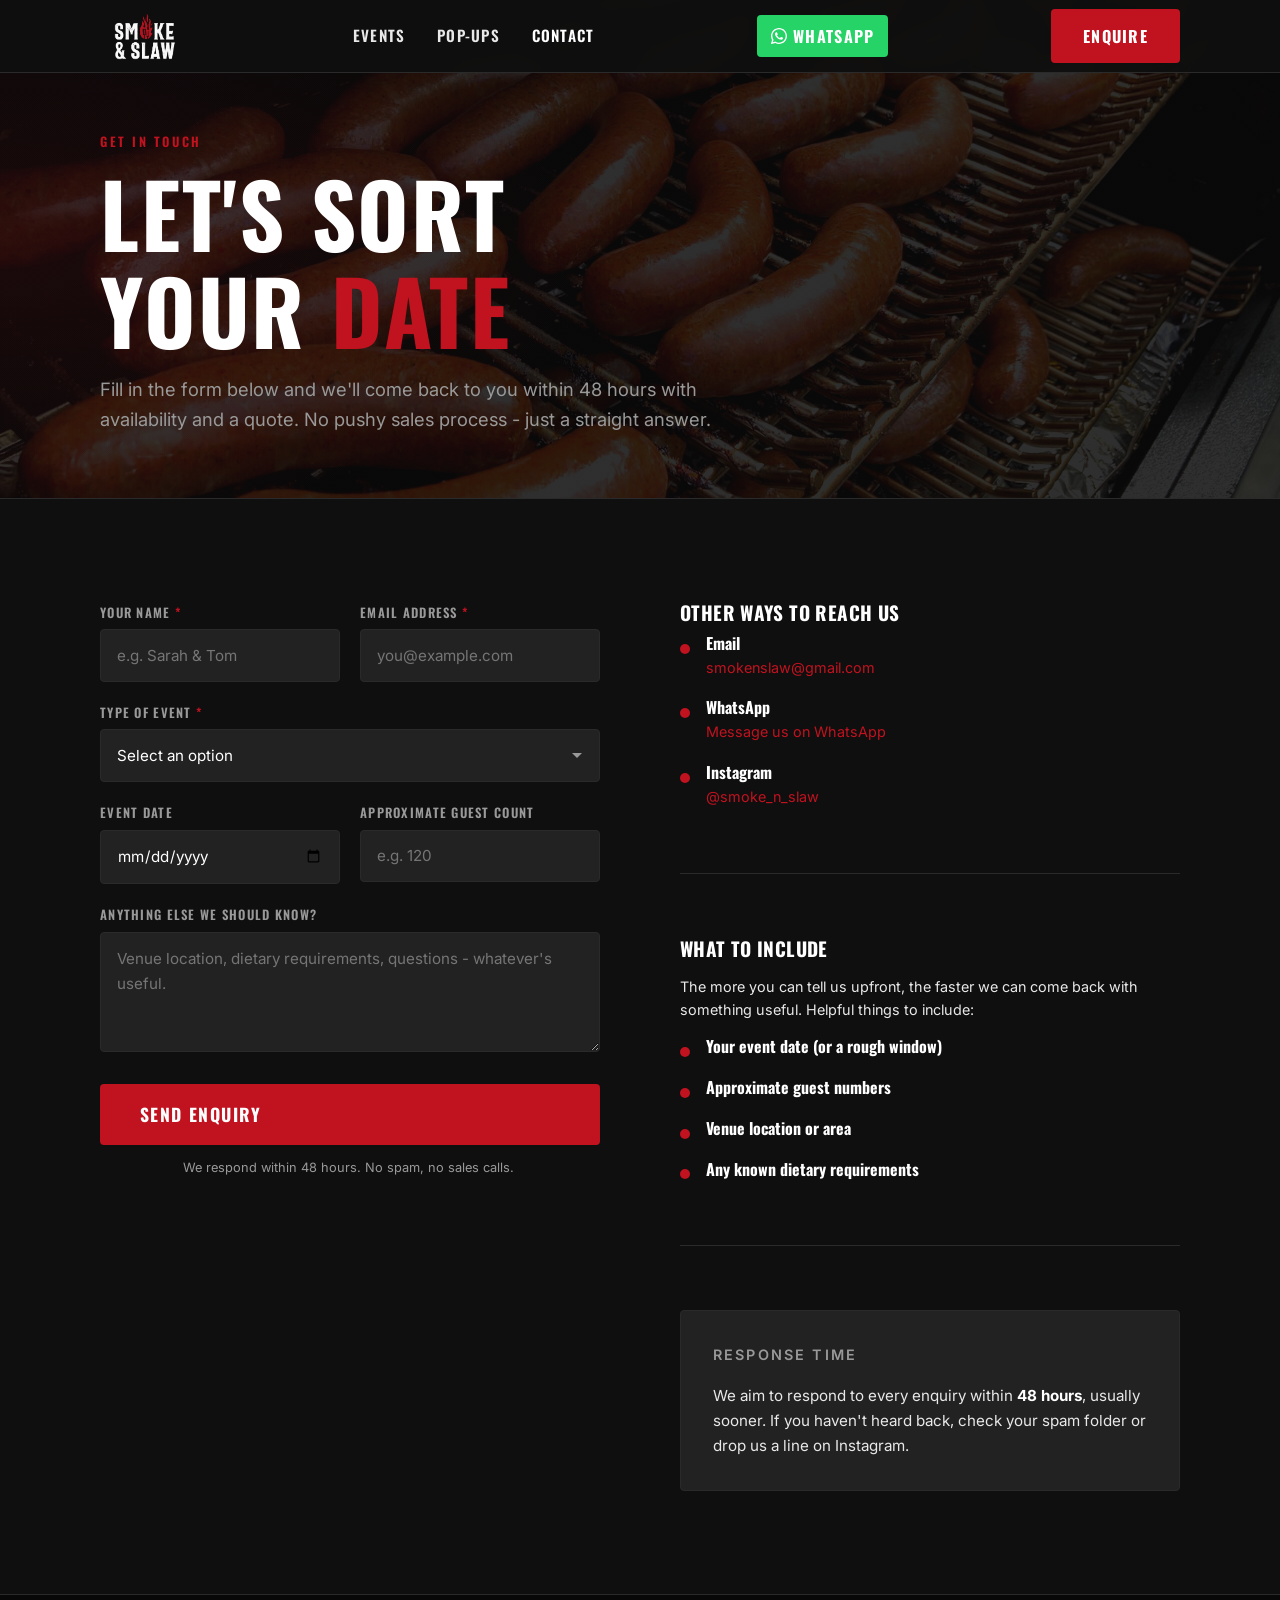
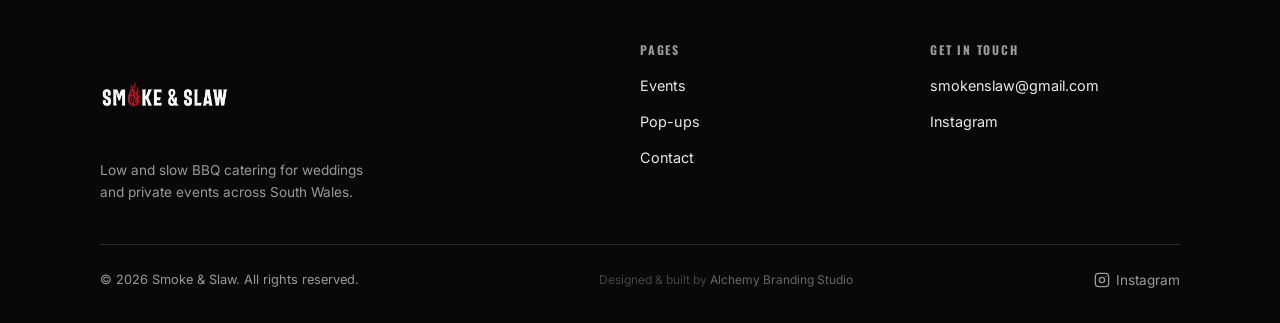
==== commit 5e672b5a: "SEO optimisation — OG tags, schema, sitemap, robots - Open Graph + Twitter Card tags on all 6 pages " ====
--- a/contact.html
+++ b/contact.html
@@ -10,6 +10,17 @@
   <link rel="preconnect" href="https://fonts.gstatic.com" crossorigin />
   <link href="https://fonts.googleapis.com/css2?family=Oswald:wght@600;700&family=Inter:wght@400;500;600&display=swap" rel="stylesheet" />
   <link rel="stylesheet" href="css/styles.css" />
+  <link rel="canonical" href="https://smokeandslaw.co.uk/contact.html" />
+  <meta property="og:type" content="website" />
+  <meta property="og:site_name" content="Smoke &amp; Slaw" />
+  <meta property="og:url" content="https://smokeandslaw.co.uk/contact.html" />
+  <meta property="og:title" content="Get in Touch — Smoke &amp; Slaw" />
+  <meta property="og:description" content="Get in touch for a quote for your wedding or event. We'll come back within 48 hours." />
+  <meta property="og:image" content="https://smokeandslaw.co.uk/assets/Beef_Brisket_table.png" />
+  <meta name="twitter:card" content="summary_large_image" />
+  <meta name="twitter:title" content="Get in Touch — Smoke &amp; Slaw" />
+  <meta name="twitter:description" content="Get in touch for a quote for your wedding or event. We'll come back within 48 hours." />
+  <meta name="twitter:image" content="https://smokeandslaw.co.uk/assets/Beef_Brisket_table.png" />
 </head>
 <body>
 
--- a/css/styles.css
+++ b/css/styles.css
@@ -190,6 +190,16 @@
 
 .btn:hover {
   transform: translateY(-1px);
+}
+
+.nav-whatsapp {
+  background: #25D366;
+  color: #fff;
+  border: none;
+}
+.nav-whatsapp:hover {
+  background: #1ebe5d;
+  color: #fff;
 }
 
 .btn--primary {
@@ -1044,8 +1054,10 @@
 }
 
 .footer-brand img {
-  height: 100px;
-  margin-bottom: 1rem;
+  height: 160px;
+  margin-top: -30px;
+  margin-bottom: calc(1rem - 30px);
+  margin-left: -15px;
 }
 
 .footer-brand p {
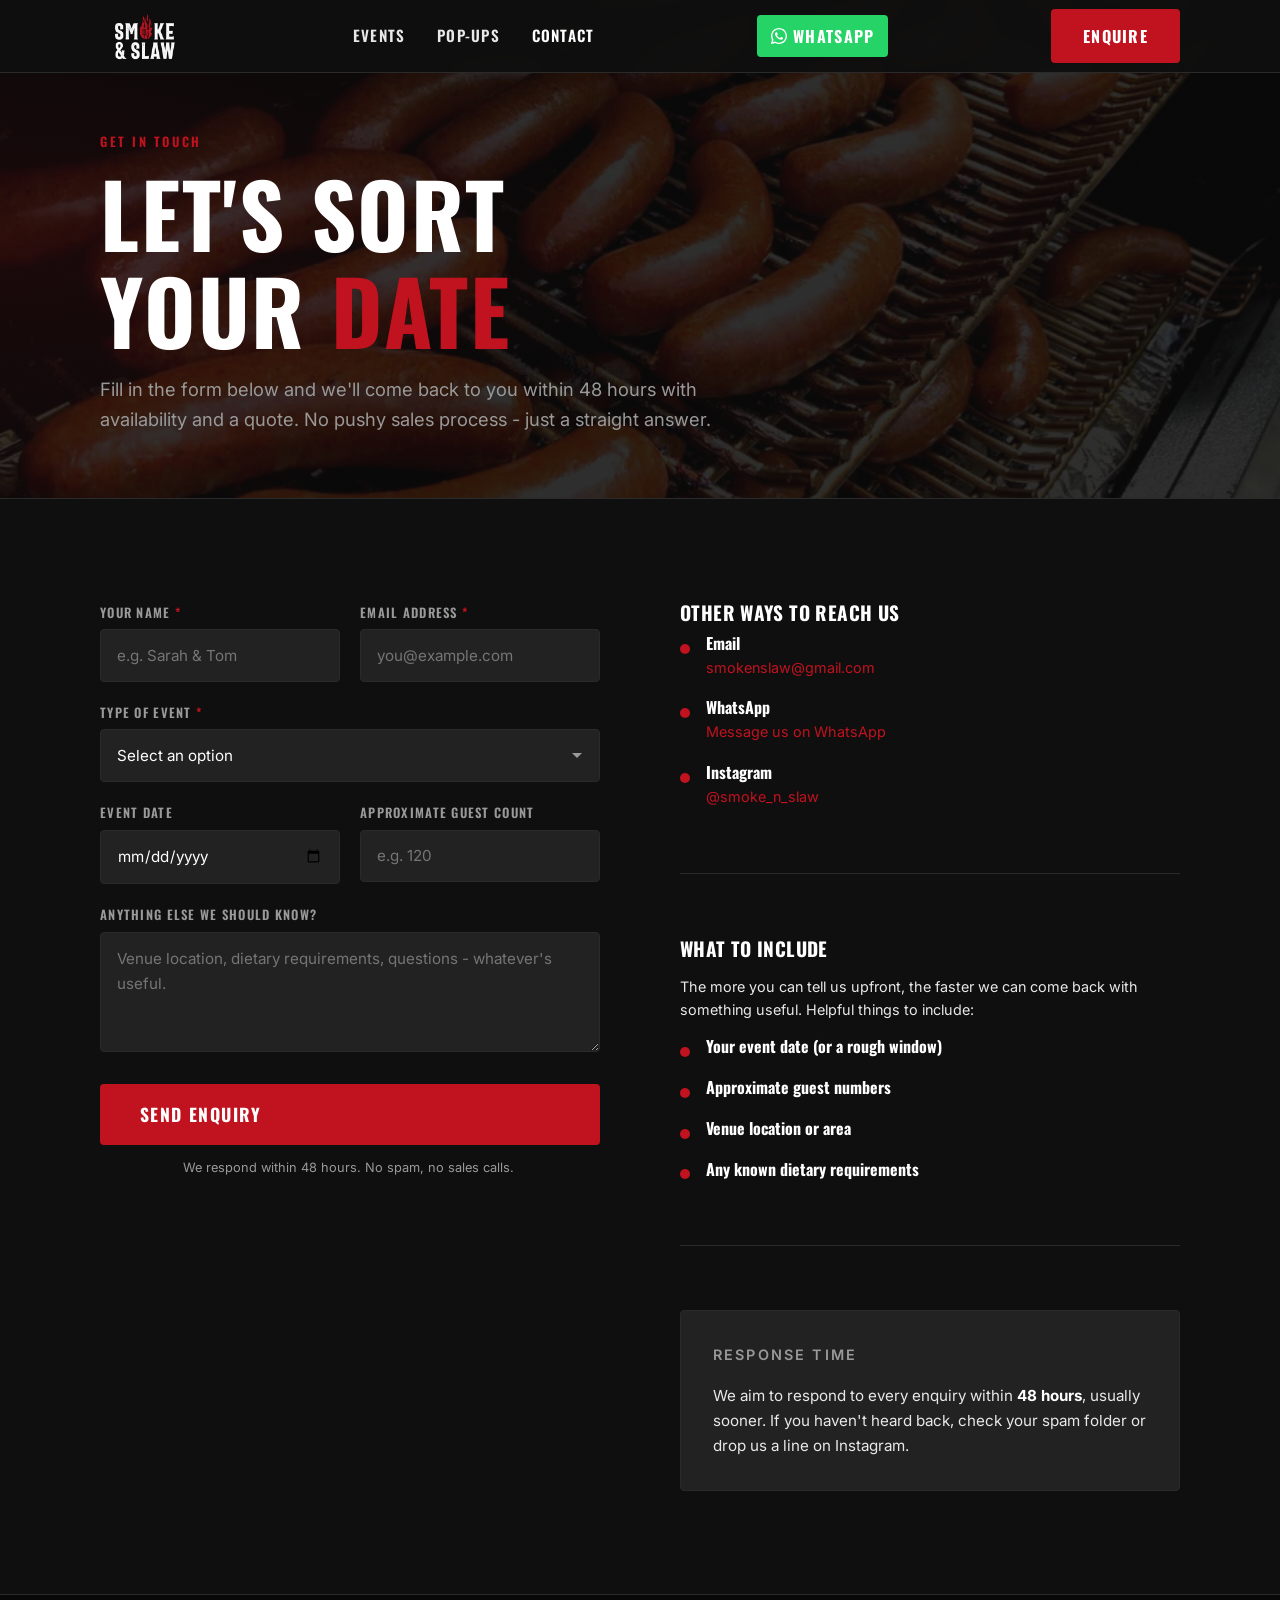
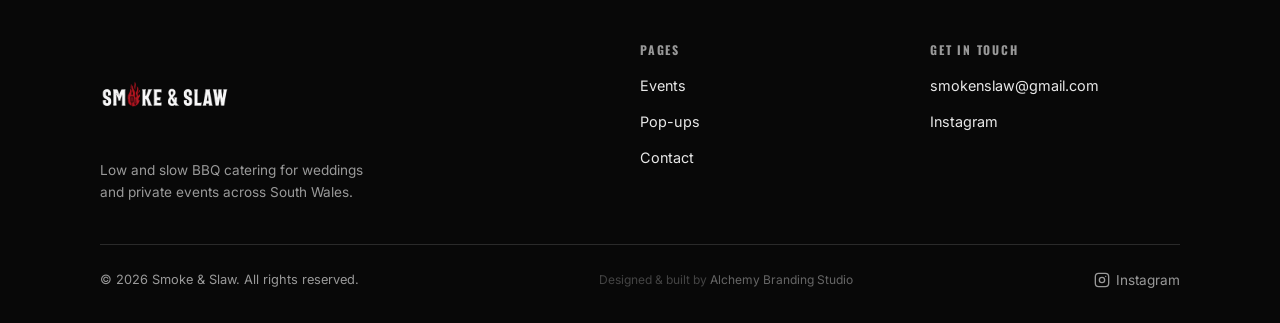
==== commit b64050fd: "Serve right-sized WebP images, lazy-load below the fold Every image was a camera original: phone pho" ====
--- a/contact.html
+++ b/contact.html
@@ -5,10 +5,12 @@
   <meta name="viewport" content="width=device-width, initial-scale=1.0" />
   <title>Enquire - Smoke &amp; Slaw</title>
   <meta name="description" content="Get in touch for a quote for your wedding or event. We'll come back within 48 hours." />
-  <link rel="icon" type="image/png" href="assets/logo-primary.png" />
+  <link rel="icon" type="image/png" sizes="192x192" href="assets/favicon-192.png" />
+  <link rel="apple-touch-icon" href="assets/apple-touch-icon.png" />
   <link rel="preconnect" href="https://fonts.googleapis.com" />
   <link rel="preconnect" href="https://fonts.gstatic.com" crossorigin />
   <link href="https://fonts.googleapis.com/css2?family=Oswald:wght@600;700&family=Inter:wght@400;500;600&display=swap" rel="stylesheet" />
+  <link rel="preload" as="image" href="assets/Sausages.webp" fetchpriority="high" />
   <link rel="stylesheet" href="css/styles.css" />
   <link rel="canonical" href="https://smokeandslaw.co.uk/contact.html" />
   <meta property="og:type" content="website" />
@@ -16,11 +18,11 @@
   <meta property="og:url" content="https://smokeandslaw.co.uk/contact.html" />
   <meta property="og:title" content="Get in Touch — Smoke &amp; Slaw" />
   <meta property="og:description" content="Get in touch for a quote for your wedding or event. We'll come back within 48 hours." />
-  <meta property="og:image" content="https://smokeandslaw.co.uk/assets/Beef_Brisket_table.png" />
+  <meta property="og:image" content="https://smokeandslaw.co.uk/assets/og-share.jpg" />
   <meta name="twitter:card" content="summary_large_image" />
   <meta name="twitter:title" content="Get in Touch — Smoke &amp; Slaw" />
   <meta name="twitter:description" content="Get in touch for a quote for your wedding or event. We'll come back within 48 hours." />
-  <meta name="twitter:image" content="https://smokeandslaw.co.uk/assets/Beef_Brisket_table.png" />
+  <meta name="twitter:image" content="https://smokeandslaw.co.uk/assets/og-share.jpg" />
 </head>
 <body>
 
@@ -29,7 +31,7 @@
     <div class="container">
       <div class="header-inner">
         <a href="index.html" class="header-logo" aria-label="Smoke & Slaw home">
-          <img src="assets/logo-primary.png" alt="Smoke & Slaw" />
+          <img decoding="async" src="assets/logo-primary.webp" alt="Smoke & Slaw" />
         </a>
         <nav class="nav-links" aria-label="Main navigation">
           <a href="events.html">Events</a>
@@ -55,7 +57,7 @@
   <main>
 
     <!-- PAGE HERO -->
-    <section class="page-hero" style="background-image:linear-gradient(rgba(10,10,10,0.85), rgba(10,10,10,0.85)), url('assets/Sausages.JPG'); background-size:cover; background-position:center; background-repeat:no-repeat;">
+    <section class="page-hero" style="background-image:linear-gradient(rgba(10,10,10,0.85), rgba(10,10,10,0.85)), url('assets/Sausages.webp'); background-size:cover; background-position:center; background-repeat:no-repeat;">
       <div class="container">
         <div class="page-hero__inner">
           <span class="section-label">Get in touch</span>
@@ -75,14 +77,14 @@
             <div class="form-success" hidden>
               <div style="padding:3rem 2rem; border:1px solid rgba(193,18,31,0.3); border-left:4px solid var(--red); border-radius:4px; text-align:left;">
                 <p class="section-label" style="margin-bottom:1rem;">Enquiry received</p>
-                <h3 style="margin-bottom:1rem;">Thanks â€” we'll be in touch.</h3>
+                <h3 style="margin-bottom:1rem;">Thanks – we'll be in touch.</h3>
                 <p style="color:var(--muted);">We aim to respond within 48 hours. If you don't hear back, check your spam folder or drop us a line at <a href="mailto:smokenslaw@gmail.com" style="color:var(--red);">smokenslaw@gmail.com</a>.</p>
               </div>
             </div>
 
             <form class="enquiry-form" action="https://api.web3forms.com/submit" method="POST">
               <input type="hidden" name="access_key" value="5a65838e-dfe3-47b0-8455-4658b001df41" />
-              <input type="hidden" name="subject" value="New enquiry â€” Smoke &amp; Slaw" />
+              <input type="hidden" name="subject" value="New enquiry – Smoke &amp; Slaw" />
               <div class="form-grid" style="margin-bottom:1.25rem;">
                 <div class="form-group">
                   <label class="form-label" for="name">Your name <span style="color:var(--red);">*</span></label>
@@ -203,7 +205,7 @@
     <div class="container">
       <div class="footer-inner">
         <div class="footer-brand">
-          <img src="assets/logo-secondary.png" alt="Smoke & Slaw" />
+          <img loading="lazy" decoding="async" src="assets/logo-secondary.webp" alt="Smoke & Slaw" />
           <p>Low and slow BBQ catering for weddings and private events across South Wales.</p>
         </div>
         <nav class="footer-nav" aria-label="Footer navigation">
@@ -235,6 +237,6 @@
     </div>
   </footer>
 
-  <script src="js/main.js"></script>
+  <script defer src="js/main.js"></script>
 </body>
 </html>
--- a/css/styles.css
+++ b/css/styles.css
@@ -352,7 +352,7 @@
   position: relative;
   overflow: hidden;
   background-color: var(--bg);
-  background-image: url('../assets/Beef_Brisket.png');
+  background-image: url('../assets/Beef_Brisket.webp');
   background-size: cover;
   background-position: center;
   background-repeat: no-repeat;
